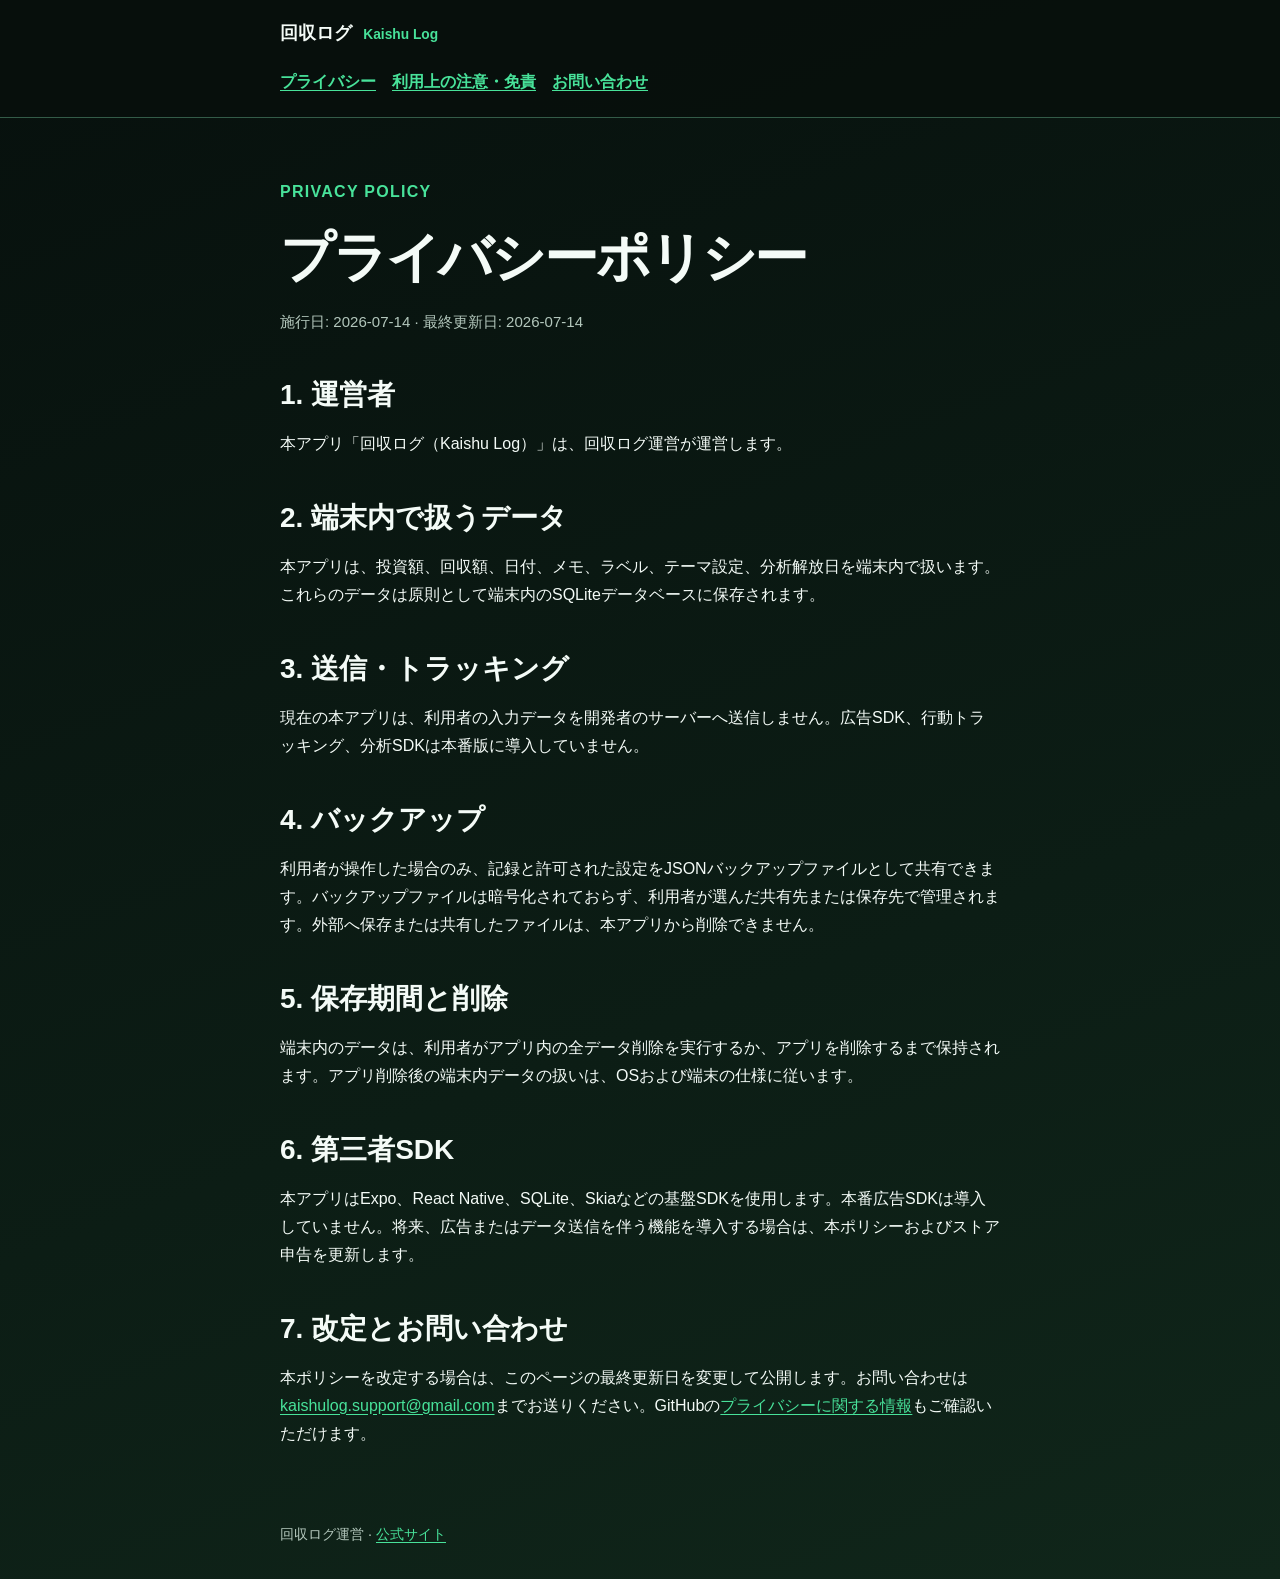
==== privacy/index.html @ 7d1dc89b "Publish Kaishu Log legal and support site" ====
<!doctype html>
<html lang="ja">
  <head>
    <meta charset="utf-8">
    <meta name="viewport" content="width=device-width, initial-scale=1">
    <meta name="description" content="回収ログのプライバシーポリシーです。">
    <link rel="canonical" href="https://yu01blc.github.io/kaishu-log-site/privacy/">
    <link rel="icon" href="../assets/favicon.svg" type="image/svg+xml">
    <link rel="stylesheet" href="../assets/styles.css">
    <title>プライバシーポリシー | 回収ログ</title>
  </head>
  <body>
    <a class="skip-link" href="#main">本文へ移動</a>
    <header><div class="header-inner"><a class="brand" href="https://yu01blc.github.io/kaishu-log-site/">回収ログ <span>Kaishu Log</span></a><nav aria-label="主要メニュー"><ul><li><a href="https://yu01blc.github.io/kaishu-log-site/privacy/">プライバシー</a></li><li><a href="https://yu01blc.github.io/kaishu-log-site/terms/">利用上の注意・免責</a></li><li><a href="https://yu01blc.github.io/kaishu-log-site/support/">お問い合わせ</a></li></ul></nav></div></header>
    <main id="main">
      <p class="eyebrow">Privacy Policy</p><h1>プライバシーポリシー</h1><p class="meta">施行日: 2026-07-14 · 最終更新日: 2026-07-14</p>
      <section><h2>1. 運営者</h2><p>本アプリ「回収ログ（Kaishu Log）」は、回収ログ運営が運営します。</p></section>
      <section><h2>2. 端末内で扱うデータ</h2><p>本アプリは、投資額、回収額、日付、メモ、ラベル、テーマ設定、分析解放日を端末内で扱います。これらのデータは原則として端末内のSQLiteデータベースに保存されます。</p></section>
      <section><h2>3. 送信・トラッキング</h2><p>現在の本アプリは、利用者の入力データを開発者のサーバーへ送信しません。広告SDK、行動トラッキング、分析SDKは本番版に導入していません。</p></section>
      <section><h2>4. バックアップ</h2><p>利用者が操作した場合のみ、記録と許可された設定をJSONバックアップファイルとして共有できます。バックアップファイルは暗号化されておらず、利用者が選んだ共有先または保存先で管理されます。外部へ保存または共有したファイルは、本アプリから削除できません。</p></section>
      <section><h2>5. 保存期間と削除</h2><p>端末内のデータは、利用者がアプリ内の全データ削除を実行するか、アプリを削除するまで保持されます。アプリ削除後の端末内データの扱いは、OSおよび端末の仕様に従います。</p></section>
      <section><h2>6. 第三者SDK</h2><p>本アプリはExpo、React Native、SQLite、Skiaなどの基盤SDKを使用します。本番広告SDKは導入していません。将来、広告またはデータ送信を伴う機能を導入する場合は、本ポリシーおよびストア申告を更新します。</p></section>
      <section><h2>7. 改定とお問い合わせ</h2><p>本ポリシーを改定する場合は、このページの最終更新日を変更して公開します。お問い合わせは<a href="mailto:kaishulog.support@gmail.com?subject=%E5%9B%9E%E5%8F%8E%E3%83%AD%E3%82%B0%E3%81%AE%E3%81%8A%E5%95%8F%E3%81%84%E5%90%88%E3%82%8F%E3%81%9B">kaishulog.support@gmail.com</a>までお送りください。GitHubの<a href="https://docs.github.com/site-policy/privacy-policies/github-general-privacy-statement">プライバシーに関する情報</a>もご確認いただけます。</p></section>
    </main>
    <footer><p>回収ログ運営 · <a href="https://yu01blc.github.io/kaishu-log-site/">公式サイト</a></p></footer>
  </body>
</html>
---- assets/styles.css ----
:root {
  color-scheme: light dark;
  --bg: #07100d;
  --surface: #102019;
  --surface-raised: #173126;
  --text: #f4fbf7;
  --muted: #b3c7bc;
  --accent: #48e29a;
  --accent-strong: #0fbd67;
  --border: #335b48;
  --focus: #ffe36e;
  --danger: #ffd2d8;
  --max-width: 720px;
}

* { box-sizing: border-box; }
html { background: var(--bg); }
body {
  margin: 0;
  background: linear-gradient(160deg, #07100d 0%, #0c1d15 62%, #10261a 100%);
  color: var(--text);
  font-family: -apple-system, BlinkMacSystemFont, "Hiragino Sans", "Yu Gothic", "Noto Sans JP", sans-serif;
  font-size: 16px;
  line-height: 1.75;
  text-wrap: pretty;
}
a { color: var(--accent); text-underline-offset: 0.2em; }
a:hover { color: #a4ffd0; }
a:focus-visible, button:focus-visible { outline: 3px solid var(--focus); outline-offset: 4px; border-radius: 4px; }
header { border-bottom: 1px solid var(--border); background: rgb(7 16 13 / 92%); }
.header-inner, main, footer { width: min(100% - 32px, var(--max-width)); margin-inline: auto; }
.header-inner { padding: 18px 0 14px; }
.brand { color: var(--text); font-weight: 800; font-size: 1.1rem; text-decoration: none; }
.brand span { color: var(--accent); font-size: 0.86rem; font-weight: 700; margin-left: 0.4rem; }
nav ul { display: flex; flex-wrap: wrap; gap: 4px 16px; margin: 12px 0 0; padding: 0; list-style: none; }
nav a { display: inline-block; padding: 7px 0; font-weight: 700; }
main { padding: 44px 0 58px; }
h1, h2, h3 { line-height: 1.32; text-wrap: balance; }
h1 { margin: 0; font-size: clamp(2rem, 7vw, 3.4rem); letter-spacing: -0.04em; }
h2 { margin: 42px 0 12px; font-size: clamp(1.35rem, 4vw, 1.75rem); }
h3 { margin: 24px 0 6px; font-size: 1.05rem; }
p, li { overflow-wrap: anywhere; }
.eyebrow { color: var(--accent); font-weight: 800; letter-spacing: 0.08em; text-transform: uppercase; }
.lead { max-width: 42rem; color: var(--muted); font-size: 1.12rem; }
.notice, .card { border: 1px solid var(--border); border-radius: 18px; background: rgb(16 32 25 / 92%); padding: 20px; }
.notice { margin-top: 24px; border-color: #456c58; }
.card-grid { display: grid; gap: 14px; margin-top: 20px; }
.card h2, .card h3 { margin-top: 0; }
.card p:last-child, .notice p:last-child { margin-bottom: 0; }
.button-link { display: inline-flex; align-items: center; min-height: 48px; margin-top: 8px; padding: 10px 16px; border: 1px solid var(--accent); border-radius: 12px; background: var(--accent-muted, #164a35); color: var(--text); font-weight: 800; text-decoration: none; }
.button-link:hover { background: #245d43; color: var(--text); }
.meta { color: var(--muted); font-size: 0.94rem; }
.skip-link { position: absolute; left: 12px; top: -80px; z-index: 10; padding: 10px 14px; border-radius: 8px; background: var(--focus); color: #101010; font-weight: 800; }
.skip-link:focus { top: 12px; }
footer { padding-bottom: 32px; color: var(--muted); font-size: 0.9rem; }
footer p { margin: 0; }
@media (min-width: 620px) { .card-grid { grid-template-columns: repeat(2, minmax(0, 1fr)); } }
@media (prefers-reduced-motion: reduce) { *, *::before, *::after { scroll-behavior: auto !important; transition-duration: 0.01ms !important; animation-duration: 0.01ms !important; } }
@media (forced-colors: active) { .notice, .card, .button-link { border: 1px solid CanvasText; } }
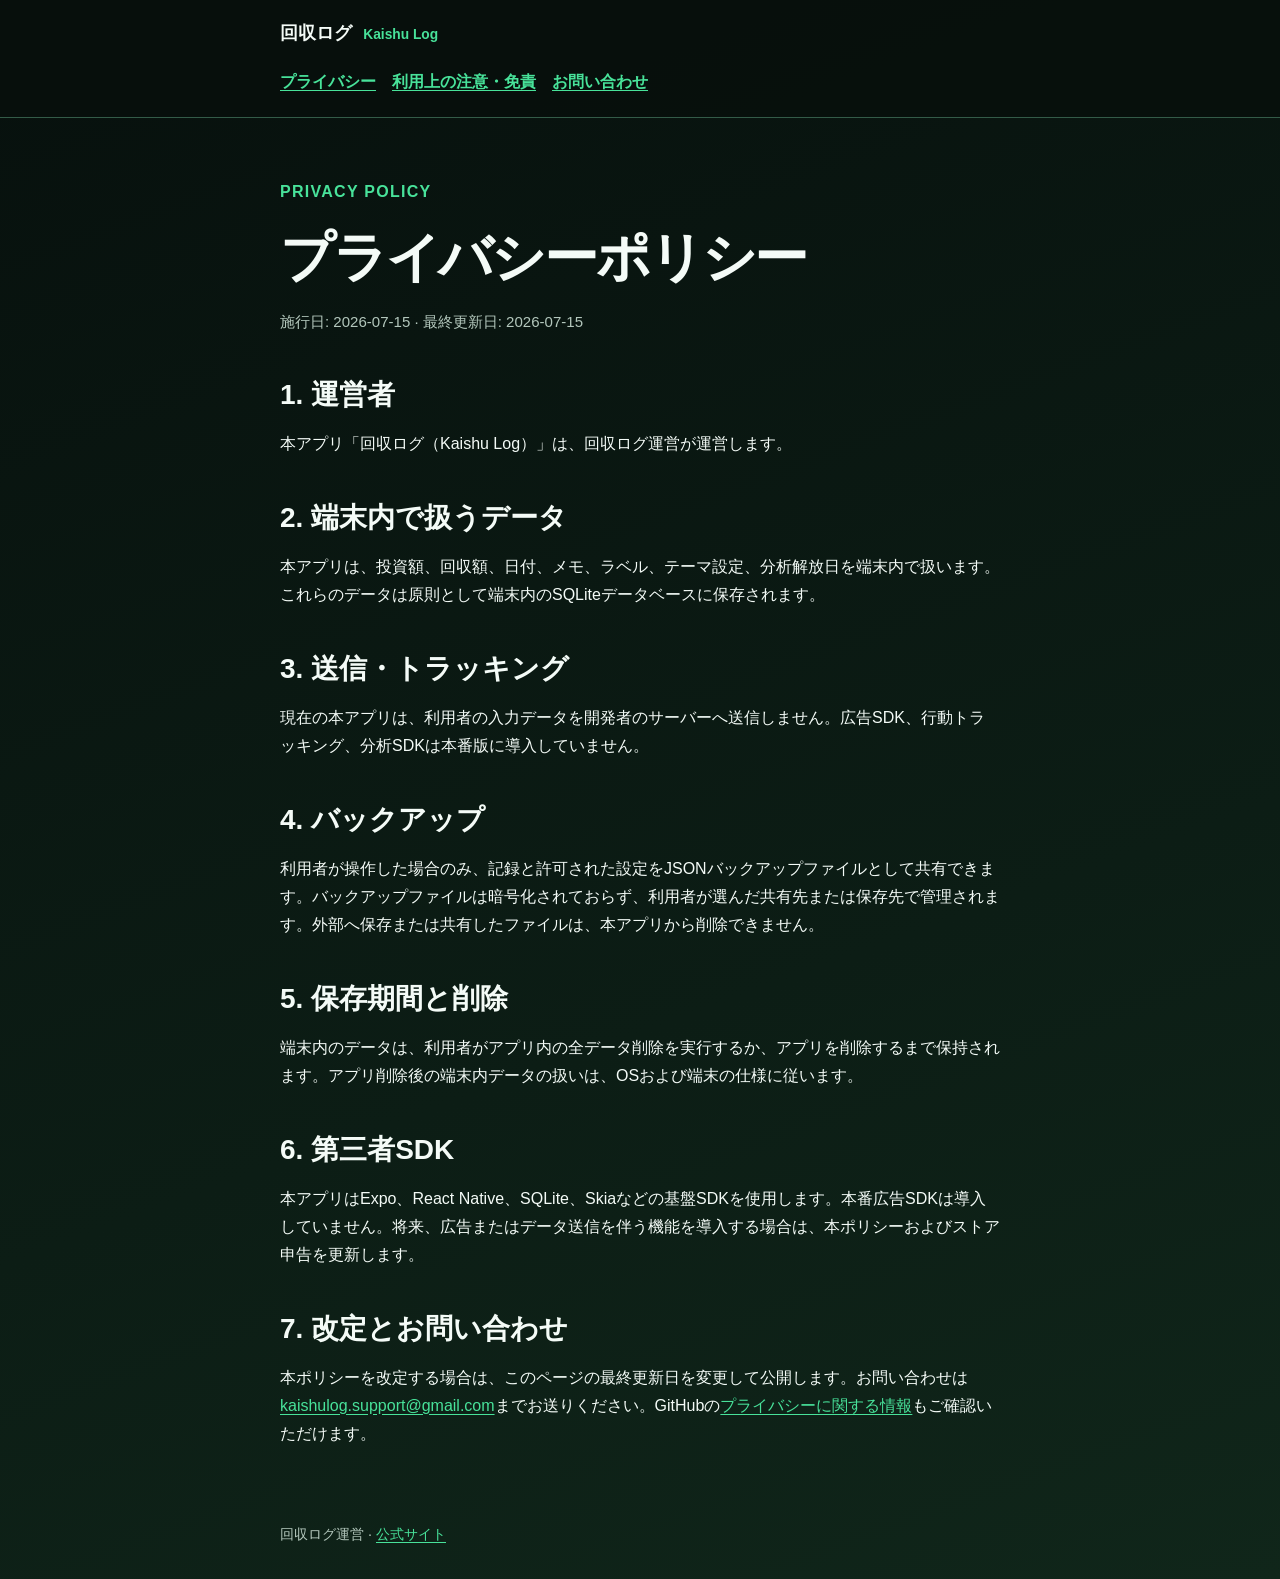
==== commit 252e4969: "Use actual Pages publication date in legal pages" ====
--- a/privacy/index.html
+++ b/privacy/index.html
@@ -13,7 +13,7 @@
     <a class="skip-link" href="#main">本文へ移動</a>
     <header><div class="header-inner"><a class="brand" href="https://yu01blc.github.io/kaishu-log-site/">回収ログ <span>Kaishu Log</span></a><nav aria-label="主要メニュー"><ul><li><a href="https://yu01blc.github.io/kaishu-log-site/privacy/">プライバシー</a></li><li><a href="https://yu01blc.github.io/kaishu-log-site/terms/">利用上の注意・免責</a></li><li><a href="https://yu01blc.github.io/kaishu-log-site/support/">お問い合わせ</a></li></ul></nav></div></header>
     <main id="main">
-      <p class="eyebrow">Privacy Policy</p><h1>プライバシーポリシー</h1><p class="meta">施行日: 2026-07-14 · 最終更新日: 2026-07-14</p>
+      <p class="eyebrow">Privacy Policy</p><h1>プライバシーポリシー</h1><p class="meta">施行日: 2026-07-15 · 最終更新日: 2026-07-15</p>
       <section><h2>1. 運営者</h2><p>本アプリ「回収ログ（Kaishu Log）」は、回収ログ運営が運営します。</p></section>
       <section><h2>2. 端末内で扱うデータ</h2><p>本アプリは、投資額、回収額、日付、メモ、ラベル、テーマ設定、分析解放日を端末内で扱います。これらのデータは原則として端末内のSQLiteデータベースに保存されます。</p></section>
       <section><h2>3. 送信・トラッキング</h2><p>現在の本アプリは、利用者の入力データを開発者のサーバーへ送信しません。広告SDK、行動トラッキング、分析SDKは本番版に導入していません。</p></section>
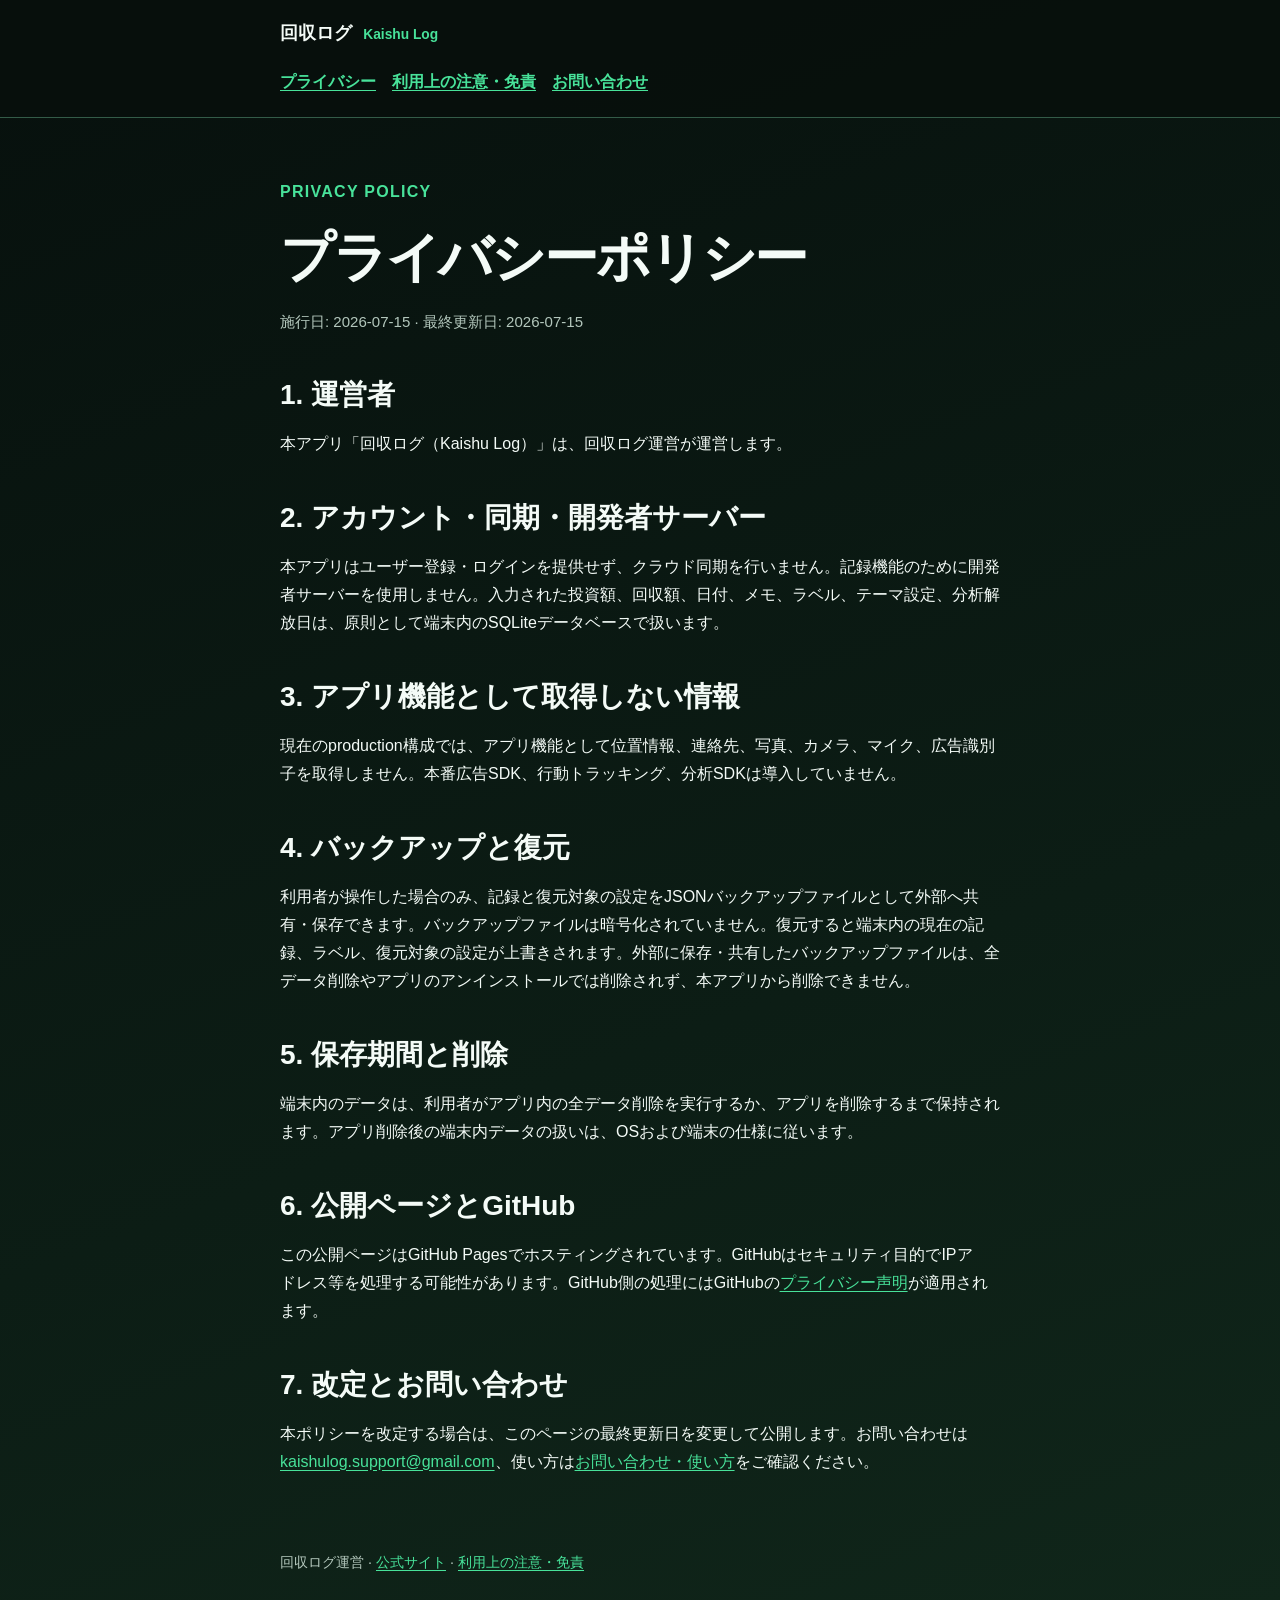
==== commit 371766b1: "Complete public legal and support content" ====
--- a/privacy/index.html
+++ b/privacy/index.html
@@ -1,27 +1,109 @@
 <!doctype html>
 <html lang="ja">
   <head>
-    <meta charset="utf-8">
-    <meta name="viewport" content="width=device-width, initial-scale=1">
-    <meta name="description" content="回収ログのプライバシーポリシーです。">
-    <link rel="canonical" href="https://yu01blc.github.io/kaishu-log-site/privacy/">
-    <link rel="icon" href="../assets/favicon.svg" type="image/svg+xml">
-    <link rel="stylesheet" href="../assets/styles.css">
+    <meta charset="utf-8" />
+    <meta name="viewport" content="width=device-width, initial-scale=1" />
+    <meta name="description" content="回収ログのプライバシーポリシーです。" />
+    <link
+      rel="canonical"
+      href="https://yu01blc.github.io/kaishu-log-site/privacy/"
+    />
+    <link rel="icon" href="../assets/favicon.svg" type="image/svg+xml" />
+    <link rel="stylesheet" href="../assets/styles.css" />
     <title>プライバシーポリシー | 回収ログ</title>
   </head>
   <body>
     <a class="skip-link" href="#main">本文へ移動</a>
-    <header><div class="header-inner"><a class="brand" href="https://yu01blc.github.io/kaishu-log-site/">回収ログ <span>Kaishu Log</span></a><nav aria-label="主要メニュー"><ul><li><a href="https://yu01blc.github.io/kaishu-log-site/privacy/">プライバシー</a></li><li><a href="https://yu01blc.github.io/kaishu-log-site/terms/">利用上の注意・免責</a></li><li><a href="https://yu01blc.github.io/kaishu-log-site/support/">お問い合わせ</a></li></ul></nav></div></header>
+    <header>
+      <div class="header-inner">
+        <a class="brand" href="https://yu01blc.github.io/kaishu-log-site/"
+          >回収ログ <span>Kaishu Log</span></a
+        >
+        <nav aria-label="主要メニュー">
+          <ul>
+            <li>
+              <a href="https://yu01blc.github.io/kaishu-log-site/privacy/"
+                >プライバシー</a
+              >
+            </li>
+            <li>
+              <a href="https://yu01blc.github.io/kaishu-log-site/terms/"
+                >利用上の注意・免責</a
+              >
+            </li>
+            <li>
+              <a href="https://yu01blc.github.io/kaishu-log-site/support/"
+                >お問い合わせ</a
+              >
+            </li>
+          </ul>
+        </nav>
+      </div>
+    </header>
     <main id="main">
-      <p class="eyebrow">Privacy Policy</p><h1>プライバシーポリシー</h1><p class="meta">施行日: 2026-07-15 · 最終更新日: 2026-07-15</p>
-      <section><h2>1. 運営者</h2><p>本アプリ「回収ログ（Kaishu Log）」は、回収ログ運営が運営します。</p></section>
-      <section><h2>2. 端末内で扱うデータ</h2><p>本アプリは、投資額、回収額、日付、メモ、ラベル、テーマ設定、分析解放日を端末内で扱います。これらのデータは原則として端末内のSQLiteデータベースに保存されます。</p></section>
-      <section><h2>3. 送信・トラッキング</h2><p>現在の本アプリは、利用者の入力データを開発者のサーバーへ送信しません。広告SDK、行動トラッキング、分析SDKは本番版に導入していません。</p></section>
-      <section><h2>4. バックアップ</h2><p>利用者が操作した場合のみ、記録と許可された設定をJSONバックアップファイルとして共有できます。バックアップファイルは暗号化されておらず、利用者が選んだ共有先または保存先で管理されます。外部へ保存または共有したファイルは、本アプリから削除できません。</p></section>
-      <section><h2>5. 保存期間と削除</h2><p>端末内のデータは、利用者がアプリ内の全データ削除を実行するか、アプリを削除するまで保持されます。アプリ削除後の端末内データの扱いは、OSおよび端末の仕様に従います。</p></section>
-      <section><h2>6. 第三者SDK</h2><p>本アプリはExpo、React Native、SQLite、Skiaなどの基盤SDKを使用します。本番広告SDKは導入していません。将来、広告またはデータ送信を伴う機能を導入する場合は、本ポリシーおよびストア申告を更新します。</p></section>
-      <section><h2>7. 改定とお問い合わせ</h2><p>本ポリシーを改定する場合は、このページの最終更新日を変更して公開します。お問い合わせは<a href="mailto:kaishulog.support@gmail.com?subject=%E5%9B%9E%E5%8F%8E%E3%83%AD%E3%82%B0%E3%81%AE%E3%81%8A%E5%95%8F%E3%81%84%E5%90%88%E3%82%8F%E3%81%9B">kaishulog.support@gmail.com</a>までお送りください。GitHubの<a href="https://docs.github.com/site-policy/privacy-policies/github-general-privacy-statement">プライバシーに関する情報</a>もご確認いただけます。</p></section>
+      <p class="eyebrow">Privacy Policy</p>
+      <h1>プライバシーポリシー</h1>
+      <p class="meta">施行日: 2026-07-15 · 最終更新日: 2026-07-15</p>
+
+      <section>
+        <h2>1. 運営者</h2>
+        <p>本アプリ「回収ログ（Kaishu Log）」は、回収ログ運営が運営します。</p>
+      </section>
+      <section>
+        <h2>2. アカウント・同期・開発者サーバー</h2>
+        <p>
+          本アプリはユーザー登録・ログインを提供せず、クラウド同期を行いません。記録機能のために開発者サーバーを使用しません。入力された投資額、回収額、日付、メモ、ラベル、テーマ設定、分析解放日は、原則として端末内のSQLiteデータベースで扱います。
+        </p>
+      </section>
+      <section>
+        <h2>3. アプリ機能として取得しない情報</h2>
+        <p>
+          現在のproduction構成では、アプリ機能として位置情報、連絡先、写真、カメラ、マイク、広告識別子を取得しません。本番広告SDK、行動トラッキング、分析SDKは導入していません。
+        </p>
+      </section>
+      <section>
+        <h2>4. バックアップと復元</h2>
+        <p>
+          利用者が操作した場合のみ、記録と復元対象の設定をJSONバックアップファイルとして外部へ共有・保存できます。バックアップファイルは暗号化されていません。復元すると端末内の現在の記録、ラベル、復元対象の設定が上書きされます。外部に保存・共有したバックアップファイルは、全データ削除やアプリのアンインストールでは削除されず、本アプリから削除できません。
+        </p>
+      </section>
+      <section>
+        <h2>5. 保存期間と削除</h2>
+        <p>
+          端末内のデータは、利用者がアプリ内の全データ削除を実行するか、アプリを削除するまで保持されます。アプリ削除後の端末内データの扱いは、OSおよび端末の仕様に従います。
+        </p>
+      </section>
+      <section>
+        <h2>6. 公開ページとGitHub</h2>
+        <p>
+          この公開ページはGitHub
+          Pagesでホスティングされています。GitHubはセキュリティ目的でIPアドレス等を処理する可能性があります。GitHub側の処理にはGitHubの<a
+            href="https://docs.github.com/site-policy/privacy-policies/github-general-privacy-statement"
+            >プライバシー声明</a
+          >が適用されます。
+        </p>
+      </section>
+      <section>
+        <h2>7. 改定とお問い合わせ</h2>
+        <p>
+          本ポリシーを改定する場合は、このページの最終更新日を変更して公開します。お問い合わせは<a
+            href="mailto:kaishulog.support@gmail.com?subject=%E5%9B%9E%E5%8F%8E%E3%83%AD%E3%82%B0%E3%81%AB%E3%81%A4%E3%81%84%E3%81%A6%E3%81%AE%E3%81%8A%E5%95%8F%E3%81%84%E5%90%88%E3%82%8F%E3%81%9B&amp;body=%E7%AB%AF%E6%9C%AB%E5%90%8D%EF%BC%9A%0AOS%E3%83%90%E3%83%BC%E3%82%B8%E3%83%A7%E3%83%B3%EF%BC%9A%0A%E3%82%A2%E3%83%97%E3%83%AA%E3%83%90%E3%83%BC%E3%82%B8%E3%83%A7%E3%83%B3%EF%BC%9A%0A%E5%95%8F%E9%A1%8C%E3%81%8C%E7%99%BA%E7%94%9F%E3%81%97%E3%81%9F%E7%94%BB%E9%9D%A2%EF%BC%9A%0A%E5%86%8D%E7%8F%BE%E6%89%8B%E9%A0%86%EF%BC%9A%0A%E8%A1%A8%E7%A4%BA%E3%81%95%E3%82%8C%E3%81%9F%E3%82%A8%E3%83%A9%E3%83%BC%EF%BC%9A%0A%E3%81%8A%E5%95%8F%E3%81%84%E5%90%88%E3%82%8F%E3%81%9B%E5%86%85%E5%AE%B9%EF%BC%9A"
+            >kaishulog.support@gmail.com</a
+          >、使い方は<a
+            href="https://yu01blc.github.io/kaishu-log-site/support/"
+            >お問い合わせ・使い方</a
+          >をご確認ください。
+        </p>
+      </section>
     </main>
-    <footer><p>回収ログ運営 · <a href="https://yu01blc.github.io/kaishu-log-site/">公式サイト</a></p></footer>
+    <footer>
+      <p>
+        回収ログ運営 ·
+        <a href="https://yu01blc.github.io/kaishu-log-site/">公式サイト</a> ·
+        <a href="https://yu01blc.github.io/kaishu-log-site/terms/"
+          >利用上の注意・免責</a
+        >
+      </p>
+    </footer>
   </body>
 </html>
--- a/assets/styles.css
+++ b/assets/styles.css
@@ -13,47 +13,207 @@
   --max-width: 720px;
 }
 
-* { box-sizing: border-box; }
-html { background: var(--bg); }
+* {
+  box-sizing: border-box;
+}
+html {
+  background: var(--bg);
+}
 body {
   margin: 0;
   background: linear-gradient(160deg, #07100d 0%, #0c1d15 62%, #10261a 100%);
   color: var(--text);
-  font-family: -apple-system, BlinkMacSystemFont, "Hiragino Sans", "Yu Gothic", "Noto Sans JP", sans-serif;
+  font-family:
+    -apple-system, BlinkMacSystemFont, "Hiragino Sans", "Yu Gothic",
+    "Noto Sans JP", sans-serif;
   font-size: 16px;
   line-height: 1.75;
   text-wrap: pretty;
 }
-a { color: var(--accent); text-underline-offset: 0.2em; }
-a:hover { color: #a4ffd0; }
-a:focus-visible, button:focus-visible { outline: 3px solid var(--focus); outline-offset: 4px; border-radius: 4px; }
-header { border-bottom: 1px solid var(--border); background: rgb(7 16 13 / 92%); }
-.header-inner, main, footer { width: min(100% - 32px, var(--max-width)); margin-inline: auto; }
-.header-inner { padding: 18px 0 14px; }
-.brand { color: var(--text); font-weight: 800; font-size: 1.1rem; text-decoration: none; }
-.brand span { color: var(--accent); font-size: 0.86rem; font-weight: 700; margin-left: 0.4rem; }
-nav ul { display: flex; flex-wrap: wrap; gap: 4px 16px; margin: 12px 0 0; padding: 0; list-style: none; }
-nav a { display: inline-block; padding: 7px 0; font-weight: 700; }
-main { padding: 44px 0 58px; }
-h1, h2, h3 { line-height: 1.32; text-wrap: balance; }
-h1 { margin: 0; font-size: clamp(2rem, 7vw, 3.4rem); letter-spacing: -0.04em; }
-h2 { margin: 42px 0 12px; font-size: clamp(1.35rem, 4vw, 1.75rem); }
-h3 { margin: 24px 0 6px; font-size: 1.05rem; }
-p, li { overflow-wrap: anywhere; }
-.eyebrow { color: var(--accent); font-weight: 800; letter-spacing: 0.08em; text-transform: uppercase; }
-.lead { max-width: 42rem; color: var(--muted); font-size: 1.12rem; }
-.notice, .card { border: 1px solid var(--border); border-radius: 18px; background: rgb(16 32 25 / 92%); padding: 20px; }
-.notice { margin-top: 24px; border-color: #456c58; }
-.card-grid { display: grid; gap: 14px; margin-top: 20px; }
-.card h2, .card h3 { margin-top: 0; }
-.card p:last-child, .notice p:last-child { margin-bottom: 0; }
-.button-link { display: inline-flex; align-items: center; min-height: 48px; margin-top: 8px; padding: 10px 16px; border: 1px solid var(--accent); border-radius: 12px; background: var(--accent-muted, #164a35); color: var(--text); font-weight: 800; text-decoration: none; }
-.button-link:hover { background: #245d43; color: var(--text); }
-.meta { color: var(--muted); font-size: 0.94rem; }
-.skip-link { position: absolute; left: 12px; top: -80px; z-index: 10; padding: 10px 14px; border-radius: 8px; background: var(--focus); color: #101010; font-weight: 800; }
-.skip-link:focus { top: 12px; }
-footer { padding-bottom: 32px; color: var(--muted); font-size: 0.9rem; }
-footer p { margin: 0; }
-@media (min-width: 620px) { .card-grid { grid-template-columns: repeat(2, minmax(0, 1fr)); } }
-@media (prefers-reduced-motion: reduce) { *, *::before, *::after { scroll-behavior: auto !important; transition-duration: 0.01ms !important; animation-duration: 0.01ms !important; } }
-@media (forced-colors: active) { .notice, .card, .button-link { border: 1px solid CanvasText; } }
+a {
+  color: var(--accent);
+  text-underline-offset: 0.2em;
+}
+a:hover {
+  color: #a4ffd0;
+}
+a:focus-visible,
+button:focus-visible {
+  outline: 3px solid var(--focus);
+  outline-offset: 4px;
+  border-radius: 4px;
+}
+header {
+  border-bottom: 1px solid var(--border);
+  background: rgb(7 16 13 / 92%);
+}
+.header-inner,
+main,
+footer {
+  width: min(100% - 32px, var(--max-width));
+  margin-inline: auto;
+}
+.header-inner {
+  padding: 18px 0 14px;
+}
+.brand {
+  color: var(--text);
+  font-weight: 800;
+  font-size: 1.1rem;
+  text-decoration: none;
+}
+.brand span {
+  color: var(--accent);
+  font-size: 0.86rem;
+  font-weight: 700;
+  margin-left: 0.4rem;
+}
+nav ul {
+  display: flex;
+  flex-wrap: wrap;
+  gap: 4px 16px;
+  margin: 12px 0 0;
+  padding: 0;
+  list-style: none;
+}
+nav a {
+  display: inline-block;
+  padding: 7px 0;
+  font-weight: 700;
+}
+main {
+  padding: 44px 0 58px;
+}
+h1,
+h2,
+h3 {
+  line-height: 1.32;
+  text-wrap: balance;
+}
+h1 {
+  margin: 0;
+  font-size: clamp(2rem, 7vw, 3.4rem);
+  letter-spacing: -0.04em;
+}
+h2 {
+  margin: 42px 0 12px;
+  font-size: clamp(1.35rem, 4vw, 1.75rem);
+}
+h3 {
+  margin: 24px 0 6px;
+  font-size: 1.05rem;
+}
+p,
+li {
+  overflow-wrap: anywhere;
+}
+.eyebrow {
+  color: var(--accent);
+  font-weight: 800;
+  letter-spacing: 0.08em;
+  text-transform: uppercase;
+}
+.lead {
+  max-width: 42rem;
+  color: var(--muted);
+  font-size: 1.12rem;
+}
+.notice,
+.card {
+  border: 1px solid var(--border);
+  border-radius: 18px;
+  background: rgb(16 32 25 / 92%);
+  padding: 20px;
+}
+.notice {
+  margin-top: 24px;
+  border-color: #456c58;
+}
+.card-grid {
+  display: grid;
+  gap: 14px;
+  margin-top: 20px;
+}
+.card h2,
+.card h3 {
+  margin-top: 0;
+}
+.card p:last-child,
+.notice p:last-child {
+  margin-bottom: 0;
+}
+.button-link {
+  display: inline-flex;
+  align-items: center;
+  min-height: 48px;
+  margin-top: 8px;
+  padding: 10px 16px;
+  border: 1px solid var(--accent);
+  border-radius: 12px;
+  background: var(--accent-muted, #164a35);
+  color: var(--text);
+  font-weight: 800;
+  text-decoration: none;
+}
+.button-link:hover {
+  background: #245d43;
+  color: var(--text);
+}
+.meta {
+  color: var(--muted);
+  font-size: 0.94rem;
+}
+.contact-template {
+  overflow-x: auto;
+  padding: 16px;
+  border: 1px solid var(--border);
+  border-radius: 12px;
+  background: rgb(7 16 13 / 55%);
+  color: var(--text);
+  font: inherit;
+  line-height: 1.75;
+  white-space: pre-wrap;
+}
+.skip-link {
+  position: absolute;
+  left: 12px;
+  top: -80px;
+  z-index: 10;
+  padding: 10px 14px;
+  border-radius: 8px;
+  background: var(--focus);
+  color: #101010;
+  font-weight: 800;
+}
+.skip-link:focus {
+  top: 12px;
+}
+footer {
+  padding-bottom: 32px;
+  color: var(--muted);
+  font-size: 0.9rem;
+}
+footer p {
+  margin: 0;
+}
+@media (min-width: 620px) {
+  .card-grid {
+    grid-template-columns: repeat(2, minmax(0, 1fr));
+  }
+}
+@media (prefers-reduced-motion: reduce) {
+  *,
+  *::before,
+  *::after {
+    scroll-behavior: auto !important;
+    transition-duration: 0.01ms !important;
+    animation-duration: 0.01ms !important;
+  }
+}
+@media (forced-colors: active) {
+  .notice,
+  .card,
+  .button-link {
+    border: 1px solid CanvasText;
+  }
+}
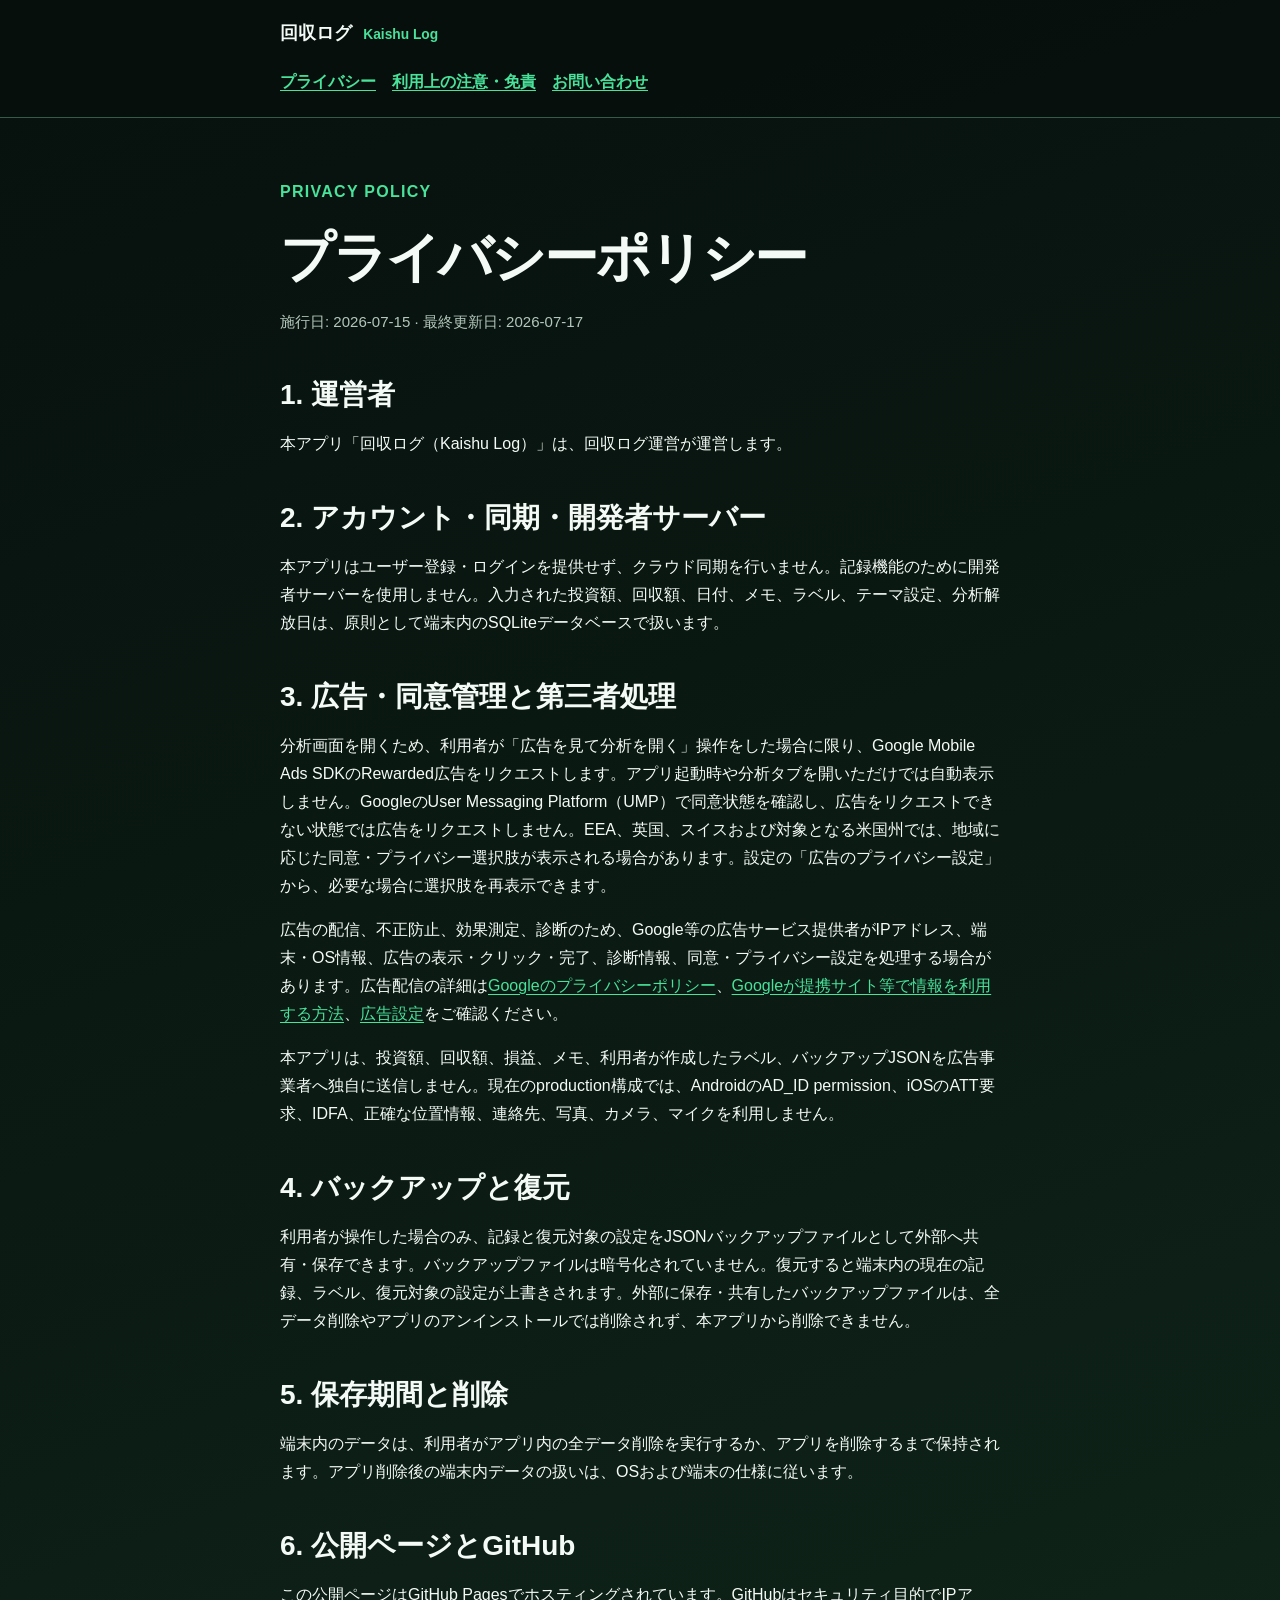
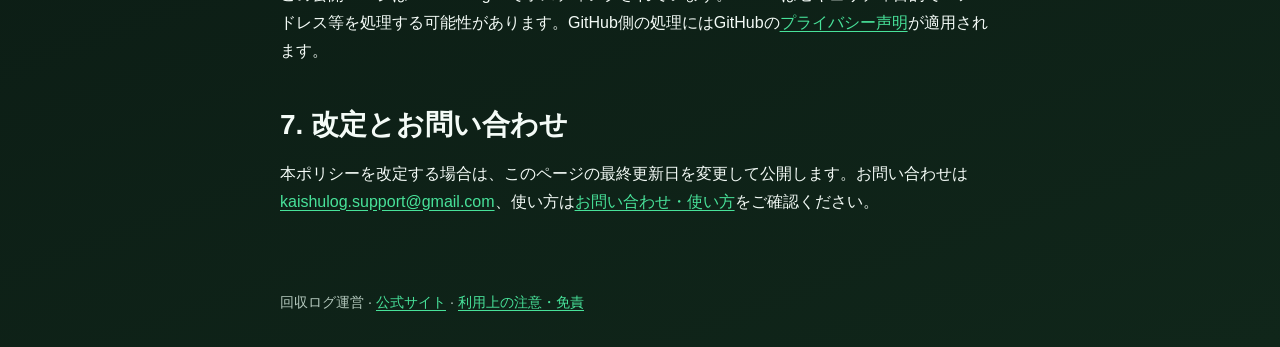
==== commit 68139856: "Update privacy disclosures for AdMob and UMP" ====
--- a/privacy/index.html
+++ b/privacy/index.html
@@ -43,7 +43,7 @@
     <main id="main">
       <p class="eyebrow">Privacy Policy</p>
       <h1>プライバシーポリシー</h1>
-      <p class="meta">施行日: 2026-07-15 · 最終更新日: 2026-07-15</p>
+      <p class="meta">施行日: 2026-07-15 · 最終更新日: 2026-07-17</p>
 
       <section>
         <h2>1. 運営者</h2>
@@ -56,9 +56,15 @@
         </p>
       </section>
       <section>
-        <h2>3. アプリ機能として取得しない情報</h2>
+        <h2>3. 広告・同意管理と第三者処理</h2>
         <p>
-          現在のproduction構成では、アプリ機能として位置情報、連絡先、写真、カメラ、マイク、広告識別子を取得しません。本番広告SDK、行動トラッキング、分析SDKは導入していません。
+          分析画面を開くため、利用者が「広告を見て分析を開く」操作をした場合に限り、Google Mobile Ads SDKのRewarded広告をリクエストします。アプリ起動時や分析タブを開いただけでは自動表示しません。GoogleのUser Messaging Platform（UMP）で同意状態を確認し、広告をリクエストできない状態では広告をリクエストしません。EEA、英国、スイスおよび対象となる米国州では、地域に応じた同意・プライバシー選択肢が表示される場合があります。設定の「広告のプライバシー設定」から、必要な場合に選択肢を再表示できます。
+        </p>
+        <p>
+          広告の配信、不正防止、効果測定、診断のため、Google等の広告サービス提供者がIPアドレス、端末・OS情報、広告の表示・クリック・完了、診断情報、同意・プライバシー設定を処理する場合があります。広告配信の詳細は<a href="https://policies.google.com/privacy">Googleのプライバシーポリシー</a>、<a href="https://policies.google.com/technologies/partner-sites">Googleが提携サイト等で情報を利用する方法</a>、<a href="https://adssettings.google.com/">広告設定</a>をご確認ください。
+        </p>
+        <p>
+          本アプリは、投資額、回収額、損益、メモ、利用者が作成したラベル、バックアップJSONを広告事業者へ独自に送信しません。現在のproduction構成では、AndroidのAD_ID permission、iOSのATT要求、IDFA、正確な位置情報、連絡先、写真、カメラ、マイクを利用しません。
         </p>
       </section>
       <section>
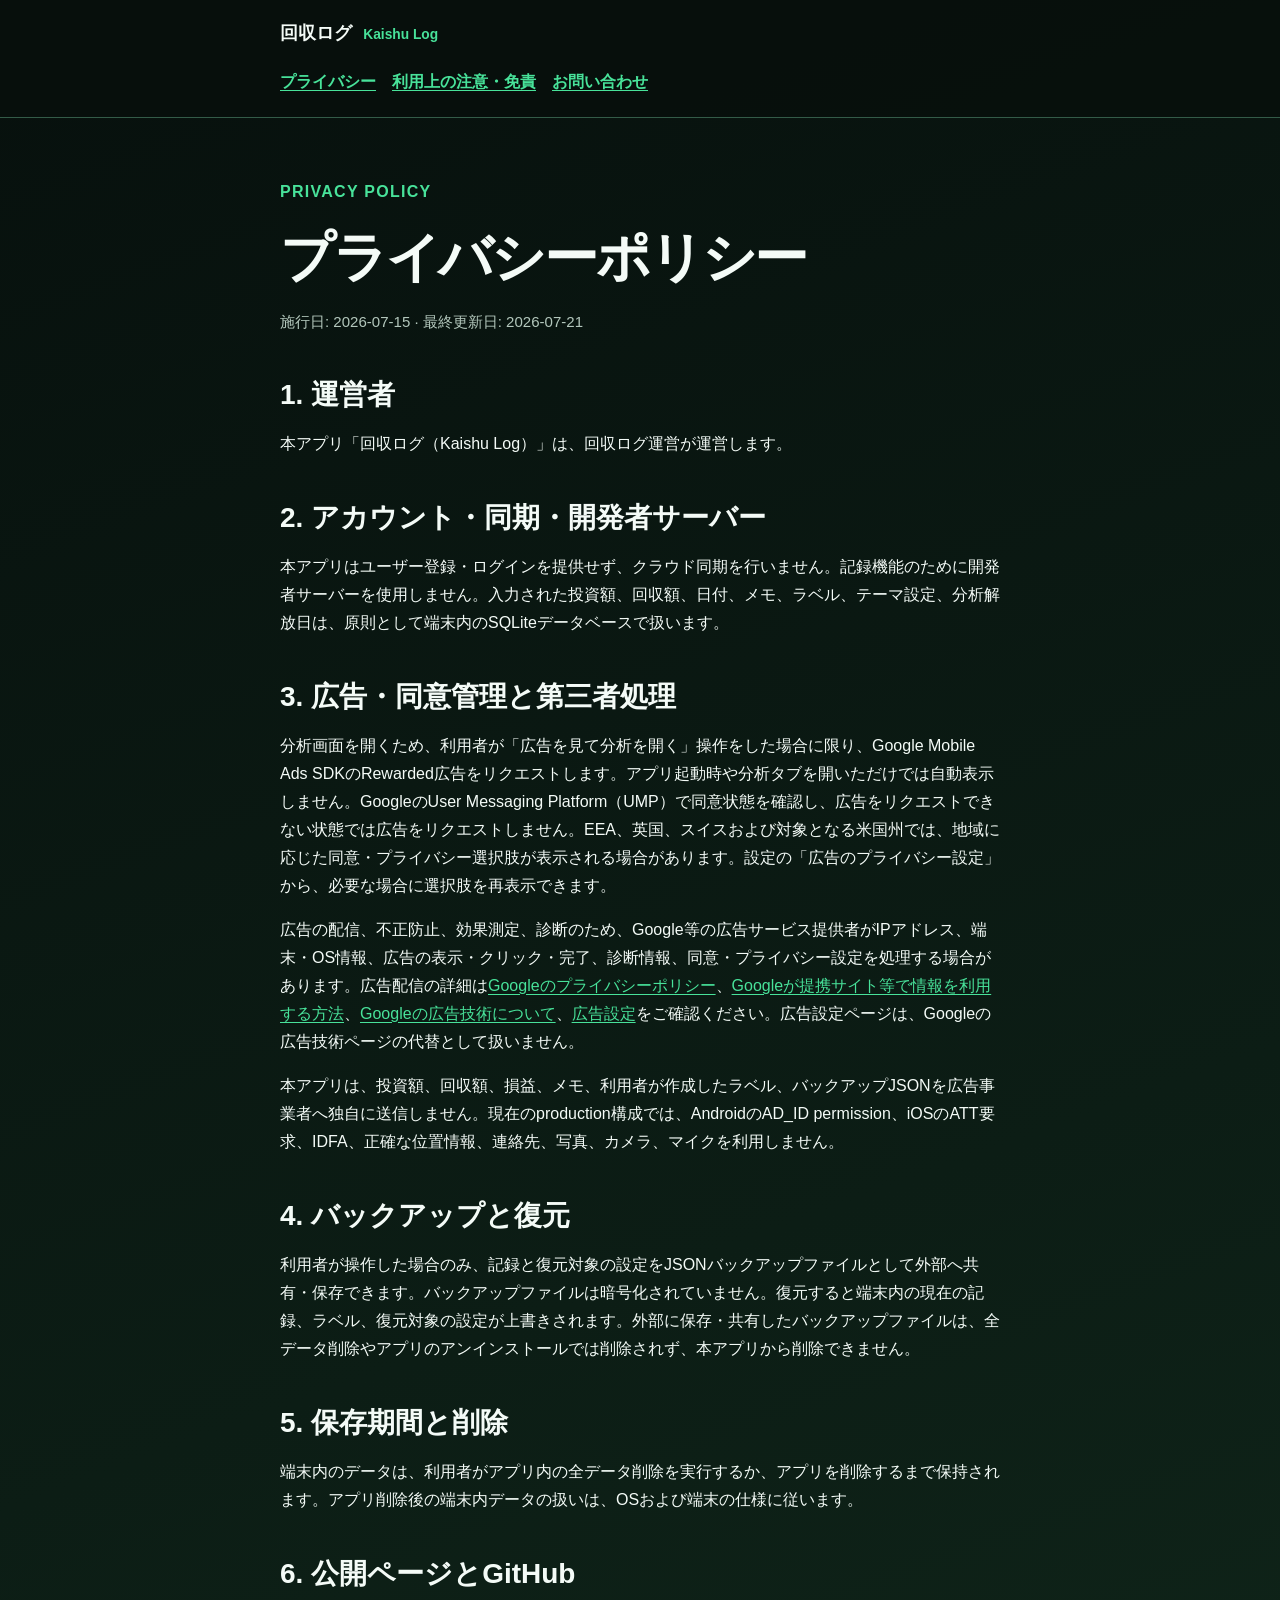
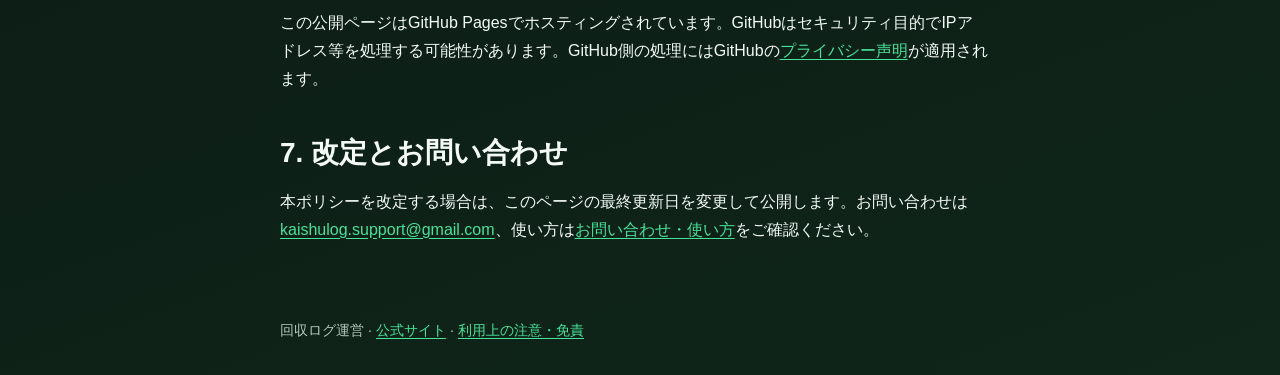
==== commit f7ea16e6: "Align public legal dates and Google ads links" ====
--- a/privacy/index.html
+++ b/privacy/index.html
@@ -43,7 +43,7 @@
     <main id="main">
       <p class="eyebrow">Privacy Policy</p>
       <h1>プライバシーポリシー</h1>
-      <p class="meta">施行日: 2026-07-15 · 最終更新日: 2026-07-17</p>
+      <p class="meta">施行日: 2026-07-15 · 最終更新日: 2026-07-21</p>
 
       <section>
         <h2>1. 運営者</h2>
@@ -61,7 +61,7 @@
           分析画面を開くため、利用者が「広告を見て分析を開く」操作をした場合に限り、Google Mobile Ads SDKのRewarded広告をリクエストします。アプリ起動時や分析タブを開いただけでは自動表示しません。GoogleのUser Messaging Platform（UMP）で同意状態を確認し、広告をリクエストできない状態では広告をリクエストしません。EEA、英国、スイスおよび対象となる米国州では、地域に応じた同意・プライバシー選択肢が表示される場合があります。設定の「広告のプライバシー設定」から、必要な場合に選択肢を再表示できます。
         </p>
         <p>
-          広告の配信、不正防止、効果測定、診断のため、Google等の広告サービス提供者がIPアドレス、端末・OS情報、広告の表示・クリック・完了、診断情報、同意・プライバシー設定を処理する場合があります。広告配信の詳細は<a href="https://policies.google.com/privacy">Googleのプライバシーポリシー</a>、<a href="https://policies.google.com/technologies/partner-sites">Googleが提携サイト等で情報を利用する方法</a>、<a href="https://adssettings.google.com/">広告設定</a>をご確認ください。
+          広告の配信、不正防止、効果測定、診断のため、Google等の広告サービス提供者がIPアドレス、端末・OS情報、広告の表示・クリック・完了、診断情報、同意・プライバシー設定を処理する場合があります。広告配信の詳細は<a href="https://policies.google.com/privacy">Googleのプライバシーポリシー</a>、<a href="https://policies.google.com/technologies/partner-sites">Googleが提携サイト等で情報を利用する方法</a>、<a href="https://policies.google.com/technologies/ads">Googleの広告技術について</a>、<a href="https://adssettings.google.com/">広告設定</a>をご確認ください。広告設定ページは、Googleの広告技術ページの代替として扱いません。
         </p>
         <p>
           本アプリは、投資額、回収額、損益、メモ、利用者が作成したラベル、バックアップJSONを広告事業者へ独自に送信しません。現在のproduction構成では、AndroidのAD_ID permission、iOSのATT要求、IDFA、正確な位置情報、連絡先、写真、カメラ、マイクを利用しません。
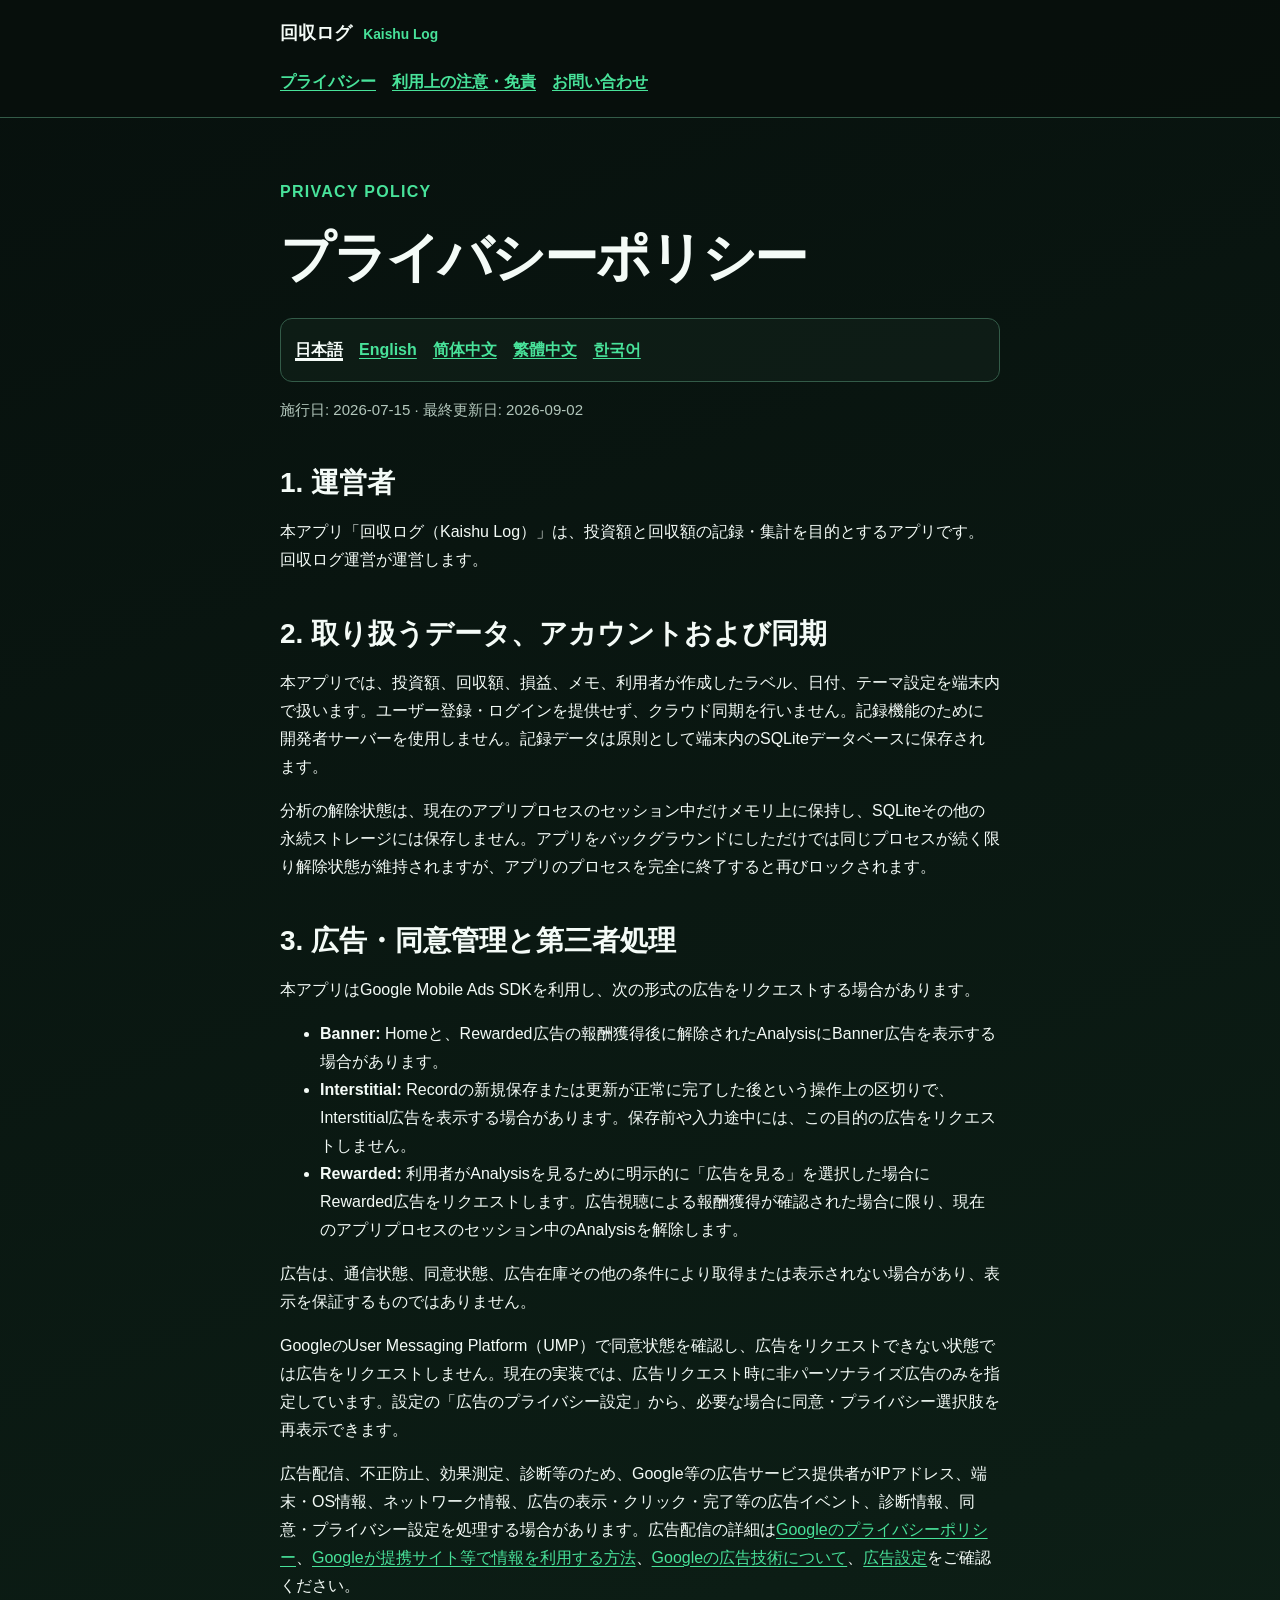
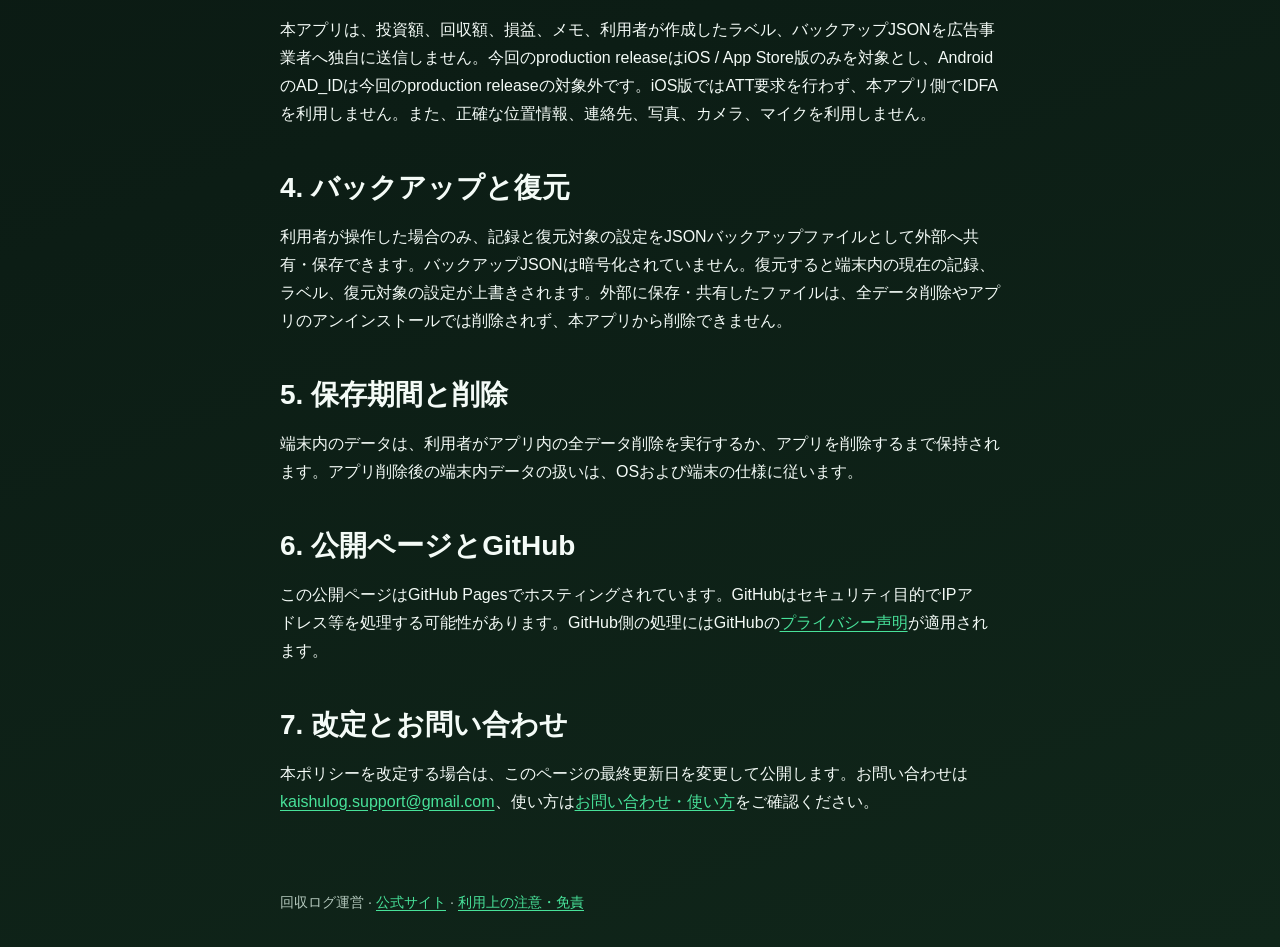
==== commit 9bb6386c: "feat: update production privacy policy" ====
--- a/privacy/index.html
+++ b/privacy/index.html
@@ -4,10 +4,13 @@
     <meta charset="utf-8" />
     <meta name="viewport" content="width=device-width, initial-scale=1" />
     <meta name="description" content="回収ログのプライバシーポリシーです。" />
-    <link
-      rel="canonical"
-      href="https://yu01blc.github.io/kaishu-log-site/privacy/"
-    />
+    <link rel="canonical" href="https://yu01blc.github.io/kaishu-log-site/privacy/" />
+    <link rel="alternate" hreflang="ja" href="https://yu01blc.github.io/kaishu-log-site/privacy/" />
+    <link rel="alternate" hreflang="en" href="https://yu01blc.github.io/kaishu-log-site/privacy/en/" />
+    <link rel="alternate" hreflang="zh-Hans" href="https://yu01blc.github.io/kaishu-log-site/privacy/zh-hans/" />
+    <link rel="alternate" hreflang="zh-Hant" href="https://yu01blc.github.io/kaishu-log-site/privacy/zh-hant/" />
+    <link rel="alternate" hreflang="ko" href="https://yu01blc.github.io/kaishu-log-site/privacy/ko/" />
+    <link rel="alternate" hreflang="x-default" href="https://yu01blc.github.io/kaishu-log-site/privacy/" />
     <link rel="icon" href="../assets/favicon.svg" type="image/svg+xml" />
     <link rel="stylesheet" href="../assets/styles.css" />
     <title>プライバシーポリシー | 回収ログ</title>
@@ -16,26 +19,12 @@
     <a class="skip-link" href="#main">本文へ移動</a>
     <header>
       <div class="header-inner">
-        <a class="brand" href="https://yu01blc.github.io/kaishu-log-site/"
-          >回収ログ <span>Kaishu Log</span></a
-        >
+        <a class="brand" href="https://yu01blc.github.io/kaishu-log-site/">回収ログ <span>Kaishu Log</span></a>
         <nav aria-label="主要メニュー">
           <ul>
-            <li>
-              <a href="https://yu01blc.github.io/kaishu-log-site/privacy/"
-                >プライバシー</a
-              >
-            </li>
-            <li>
-              <a href="https://yu01blc.github.io/kaishu-log-site/terms/"
-                >利用上の注意・免責</a
-              >
-            </li>
-            <li>
-              <a href="https://yu01blc.github.io/kaishu-log-site/support/"
-                >お問い合わせ</a
-              >
-            </li>
+            <li><a href="https://yu01blc.github.io/kaishu-log-site/privacy/">プライバシー</a></li>
+            <li><a href="https://yu01blc.github.io/kaishu-log-site/terms/">利用上の注意・免責</a></li>
+            <li><a href="https://yu01blc.github.io/kaishu-log-site/support/">お問い合わせ</a></li>
           </ul>
         </nav>
       </div>
@@ -43,73 +32,58 @@
     <main id="main">
       <p class="eyebrow">Privacy Policy</p>
       <h1>プライバシーポリシー</h1>
-      <p class="meta">施行日: 2026-07-15 · 最終更新日: 2026-07-21</p>
+      <nav class="language-switcher" aria-label="プライバシーポリシーの言語">
+        <ul>
+          <li><a href="https://yu01blc.github.io/kaishu-log-site/privacy/" lang="ja" aria-current="page">日本語</a></li>
+          <li><a href="https://yu01blc.github.io/kaishu-log-site/privacy/en/" lang="en">English</a></li>
+          <li><a href="https://yu01blc.github.io/kaishu-log-site/privacy/zh-hans/" lang="zh-Hans">简体中文</a></li>
+          <li><a href="https://yu01blc.github.io/kaishu-log-site/privacy/zh-hant/" lang="zh-Hant">繁體中文</a></li>
+          <li><a href="https://yu01blc.github.io/kaishu-log-site/privacy/ko/" lang="ko">한국어</a></li>
+        </ul>
+      </nav>
+      <p class="meta">施行日: 2026-07-15 · 最終更新日: 2026-09-02</p>
 
       <section>
         <h2>1. 運営者</h2>
-        <p>本アプリ「回収ログ（Kaishu Log）」は、回収ログ運営が運営します。</p>
+        <p>本アプリ「回収ログ（Kaishu Log）」は、投資額と回収額の記録・集計を目的とするアプリです。回収ログ運営が運営します。</p>
       </section>
       <section>
-        <h2>2. アカウント・同期・開発者サーバー</h2>
-        <p>
-          本アプリはユーザー登録・ログインを提供せず、クラウド同期を行いません。記録機能のために開発者サーバーを使用しません。入力された投資額、回収額、日付、メモ、ラベル、テーマ設定、分析解放日は、原則として端末内のSQLiteデータベースで扱います。
-        </p>
+        <h2>2. 取り扱うデータ、アカウントおよび同期</h2>
+        <p>本アプリでは、投資額、回収額、損益、メモ、利用者が作成したラベル、日付、テーマ設定を端末内で扱います。ユーザー登録・ログインを提供せず、クラウド同期を行いません。記録機能のために開発者サーバーを使用しません。記録データは原則として端末内のSQLiteデータベースに保存されます。</p>
+        <p>分析の解除状態は、現在のアプリプロセスのセッション中だけメモリ上に保持し、SQLiteその他の永続ストレージには保存しません。アプリをバックグラウンドにしただけでは同じプロセスが続く限り解除状態が維持されますが、アプリのプロセスを完全に終了すると再びロックされます。</p>
       </section>
       <section>
         <h2>3. 広告・同意管理と第三者処理</h2>
-        <p>
-          分析画面を開くため、利用者が「広告を見て分析を開く」操作をした場合に限り、Google Mobile Ads SDKのRewarded広告をリクエストします。アプリ起動時や分析タブを開いただけでは自動表示しません。GoogleのUser Messaging Platform（UMP）で同意状態を確認し、広告をリクエストできない状態では広告をリクエストしません。EEA、英国、スイスおよび対象となる米国州では、地域に応じた同意・プライバシー選択肢が表示される場合があります。設定の「広告のプライバシー設定」から、必要な場合に選択肢を再表示できます。
-        </p>
-        <p>
-          広告の配信、不正防止、効果測定、診断のため、Google等の広告サービス提供者がIPアドレス、端末・OS情報、広告の表示・クリック・完了、診断情報、同意・プライバシー設定を処理する場合があります。広告配信の詳細は<a href="https://policies.google.com/privacy">Googleのプライバシーポリシー</a>、<a href="https://policies.google.com/technologies/partner-sites">Googleが提携サイト等で情報を利用する方法</a>、<a href="https://policies.google.com/technologies/ads">Googleの広告技術について</a>、<a href="https://adssettings.google.com/">広告設定</a>をご確認ください。広告設定ページは、Googleの広告技術ページの代替として扱いません。
-        </p>
-        <p>
-          本アプリは、投資額、回収額、損益、メモ、利用者が作成したラベル、バックアップJSONを広告事業者へ独自に送信しません。現在のproduction構成では、AndroidのAD_ID permission、iOSのATT要求、IDFA、正確な位置情報、連絡先、写真、カメラ、マイクを利用しません。
-        </p>
+        <p>本アプリはGoogle Mobile Ads SDKを利用し、次の形式の広告をリクエストする場合があります。</p>
+        <ul>
+          <li><strong>Banner:</strong> Homeと、Rewarded広告の報酬獲得後に解除されたAnalysisにBanner広告を表示する場合があります。</li>
+          <li><strong>Interstitial:</strong> Recordの新規保存または更新が正常に完了した後という操作上の区切りで、Interstitial広告を表示する場合があります。保存前や入力途中には、この目的の広告をリクエストしません。</li>
+          <li><strong>Rewarded:</strong> 利用者がAnalysisを見るために明示的に「広告を見る」を選択した場合にRewarded広告をリクエストします。広告視聴による報酬獲得が確認された場合に限り、現在のアプリプロセスのセッション中のAnalysisを解除します。</li>
+        </ul>
+        <p>広告は、通信状態、同意状態、広告在庫その他の条件により取得または表示されない場合があり、表示を保証するものではありません。</p>
+        <p>GoogleのUser Messaging Platform（UMP）で同意状態を確認し、広告をリクエストできない状態では広告をリクエストしません。現在の実装では、広告リクエスト時に非パーソナライズ広告のみを指定しています。設定の「広告のプライバシー設定」から、必要な場合に同意・プライバシー選択肢を再表示できます。</p>
+        <p>広告配信、不正防止、効果測定、診断等のため、Google等の広告サービス提供者がIPアドレス、端末・OS情報、ネットワーク情報、広告の表示・クリック・完了等の広告イベント、診断情報、同意・プライバシー設定を処理する場合があります。広告配信の詳細は<a href="https://policies.google.com/privacy">Googleのプライバシーポリシー</a>、<a href="https://policies.google.com/technologies/partner-sites">Googleが提携サイト等で情報を利用する方法</a>、<a href="https://policies.google.com/technologies/ads">Googleの広告技術について</a>、<a href="https://adssettings.google.com/">広告設定</a>をご確認ください。</p>
+        <p>本アプリは、投資額、回収額、損益、メモ、利用者が作成したラベル、バックアップJSONを広告事業者へ独自に送信しません。今回のproduction releaseはiOS / App Store版のみを対象とし、AndroidのAD_IDは今回のproduction releaseの対象外です。iOS版ではATT要求を行わず、本アプリ側でIDFAを利用しません。また、正確な位置情報、連絡先、写真、カメラ、マイクを利用しません。</p>
       </section>
       <section>
         <h2>4. バックアップと復元</h2>
-        <p>
-          利用者が操作した場合のみ、記録と復元対象の設定をJSONバックアップファイルとして外部へ共有・保存できます。バックアップファイルは暗号化されていません。復元すると端末内の現在の記録、ラベル、復元対象の設定が上書きされます。外部に保存・共有したバックアップファイルは、全データ削除やアプリのアンインストールでは削除されず、本アプリから削除できません。
-        </p>
+        <p>利用者が操作した場合のみ、記録と復元対象の設定をJSONバックアップファイルとして外部へ共有・保存できます。バックアップJSONは暗号化されていません。復元すると端末内の現在の記録、ラベル、復元対象の設定が上書きされます。外部に保存・共有したファイルは、全データ削除やアプリのアンインストールでは削除されず、本アプリから削除できません。</p>
       </section>
       <section>
         <h2>5. 保存期間と削除</h2>
-        <p>
-          端末内のデータは、利用者がアプリ内の全データ削除を実行するか、アプリを削除するまで保持されます。アプリ削除後の端末内データの扱いは、OSおよび端末の仕様に従います。
-        </p>
+        <p>端末内のデータは、利用者がアプリ内の全データ削除を実行するか、アプリを削除するまで保持されます。アプリ削除後の端末内データの扱いは、OSおよび端末の仕様に従います。</p>
       </section>
       <section>
         <h2>6. 公開ページとGitHub</h2>
-        <p>
-          この公開ページはGitHub
-          Pagesでホスティングされています。GitHubはセキュリティ目的でIPアドレス等を処理する可能性があります。GitHub側の処理にはGitHubの<a
-            href="https://docs.github.com/site-policy/privacy-policies/github-general-privacy-statement"
-            >プライバシー声明</a
-          >が適用されます。
-        </p>
+        <p>この公開ページはGitHub Pagesでホスティングされています。GitHubはセキュリティ目的でIPアドレス等を処理する可能性があります。GitHub側の処理にはGitHubの<a href="https://docs.github.com/site-policy/privacy-policies/github-general-privacy-statement">プライバシー声明</a>が適用されます。</p>
       </section>
       <section>
         <h2>7. 改定とお問い合わせ</h2>
-        <p>
-          本ポリシーを改定する場合は、このページの最終更新日を変更して公開します。お問い合わせは<a
-            href="mailto:kaishulog.support@gmail.com?subject=%E5%9B%9E%E5%8F%8E%E3%83%AD%E3%82%B0%E3%81%AB%E3%81%A4%E3%81%84%E3%81%A6%E3%81%AE%E3%81%8A%E5%95%8F%E3%81%84%E5%90%88%E3%82%8F%E3%81%9B&amp;body=%E7%AB%AF%E6%9C%AB%E5%90%8D%EF%BC%9A%0AOS%E3%83%90%E3%83%BC%E3%82%B8%E3%83%A7%E3%83%B3%EF%BC%9A%0A%E3%82%A2%E3%83%97%E3%83%AA%E3%83%90%E3%83%BC%E3%82%B8%E3%83%A7%E3%83%B3%EF%BC%9A%0A%E5%95%8F%E9%A1%8C%E3%81%8C%E7%99%BA%E7%94%9F%E3%81%97%E3%81%9F%E7%94%BB%E9%9D%A2%EF%BC%9A%0A%E5%86%8D%E7%8F%BE%E6%89%8B%E9%A0%86%EF%BC%9A%0A%E8%A1%A8%E7%A4%BA%E3%81%95%E3%82%8C%E3%81%9F%E3%82%A8%E3%83%A9%E3%83%BC%EF%BC%9A%0A%E3%81%8A%E5%95%8F%E3%81%84%E5%90%88%E3%82%8F%E3%81%9B%E5%86%85%E5%AE%B9%EF%BC%9A"
-            >kaishulog.support@gmail.com</a
-          >、使い方は<a
-            href="https://yu01blc.github.io/kaishu-log-site/support/"
-            >お問い合わせ・使い方</a
-          >をご確認ください。
-        </p>
+        <p>本ポリシーを改定する場合は、このページの最終更新日を変更して公開します。お問い合わせは<a href="mailto:kaishulog.support@gmail.com?subject=%E5%9B%9E%E5%8F%8E%E3%83%AD%E3%82%B0%E3%81%AB%E3%81%A4%E3%81%84%E3%81%A6%E3%81%AE%E3%81%8A%E5%95%8F%E3%81%84%E5%90%88%E3%82%8F%E3%81%9B&amp;body=%E7%AB%AF%E6%9C%AB%E5%90%8D%EF%BC%9A%0AOS%E3%83%90%E3%83%BC%E3%82%B8%E3%83%A7%E3%83%B3%EF%BC%9A%0A%E3%82%A2%E3%83%97%E3%83%AA%E3%83%90%E3%83%BC%E3%82%B8%E3%83%A7%E3%83%B3%EF%BC%9A%0A%E5%95%8F%E9%A1%8C%E3%81%8C%E7%99%BA%E7%94%9F%E3%81%97%E3%81%9F%E7%94%BB%E9%9D%A2%EF%BC%9A%0A%E5%86%8D%E7%8F%BE%E6%89%8B%E9%A0%86%EF%BC%9A%0A%E8%A1%A8%E7%A4%BA%E3%81%95%E3%82%8C%E3%81%9F%E3%82%A8%E3%83%A9%E3%83%BC%EF%BC%9A%0A%E3%81%8A%E5%95%8F%E3%81%84%E5%90%88%E3%82%8F%E3%81%9B%E5%86%85%E5%AE%B9%EF%BC%9A">kaishulog.support@gmail.com</a>、使い方は<a href="https://yu01blc.github.io/kaishu-log-site/support/">お問い合わせ・使い方</a>をご確認ください。</p>
       </section>
     </main>
     <footer>
-      <p>
-        回収ログ運営 ·
-        <a href="https://yu01blc.github.io/kaishu-log-site/">公式サイト</a> ·
-        <a href="https://yu01blc.github.io/kaishu-log-site/terms/"
-          >利用上の注意・免責</a
-        >
-      </p>
+      <p>回収ログ運営 · <a href="https://yu01blc.github.io/kaishu-log-site/">公式サイト</a> · <a href="https://yu01blc.github.io/kaishu-log-site/terms/">利用上の注意・免責</a></p>
     </footer>
   </body>
 </html>
--- a/assets/styles.css
+++ b/assets/styles.css
@@ -163,6 +163,20 @@
   color: var(--muted);
   font-size: 0.94rem;
 }
+.language-switcher {
+  margin: 24px 0 14px;
+  padding: 10px 14px;
+  border: 1px solid var(--border);
+  border-radius: 12px;
+  background: rgb(16 32 25 / 70%);
+}
+.language-switcher ul {
+  margin: 0;
+}
+.language-switcher a[aria-current="page"] {
+  color: var(--text);
+  text-decoration-thickness: 3px;
+}
 .contact-template {
   overflow-x: auto;
   padding: 16px;
